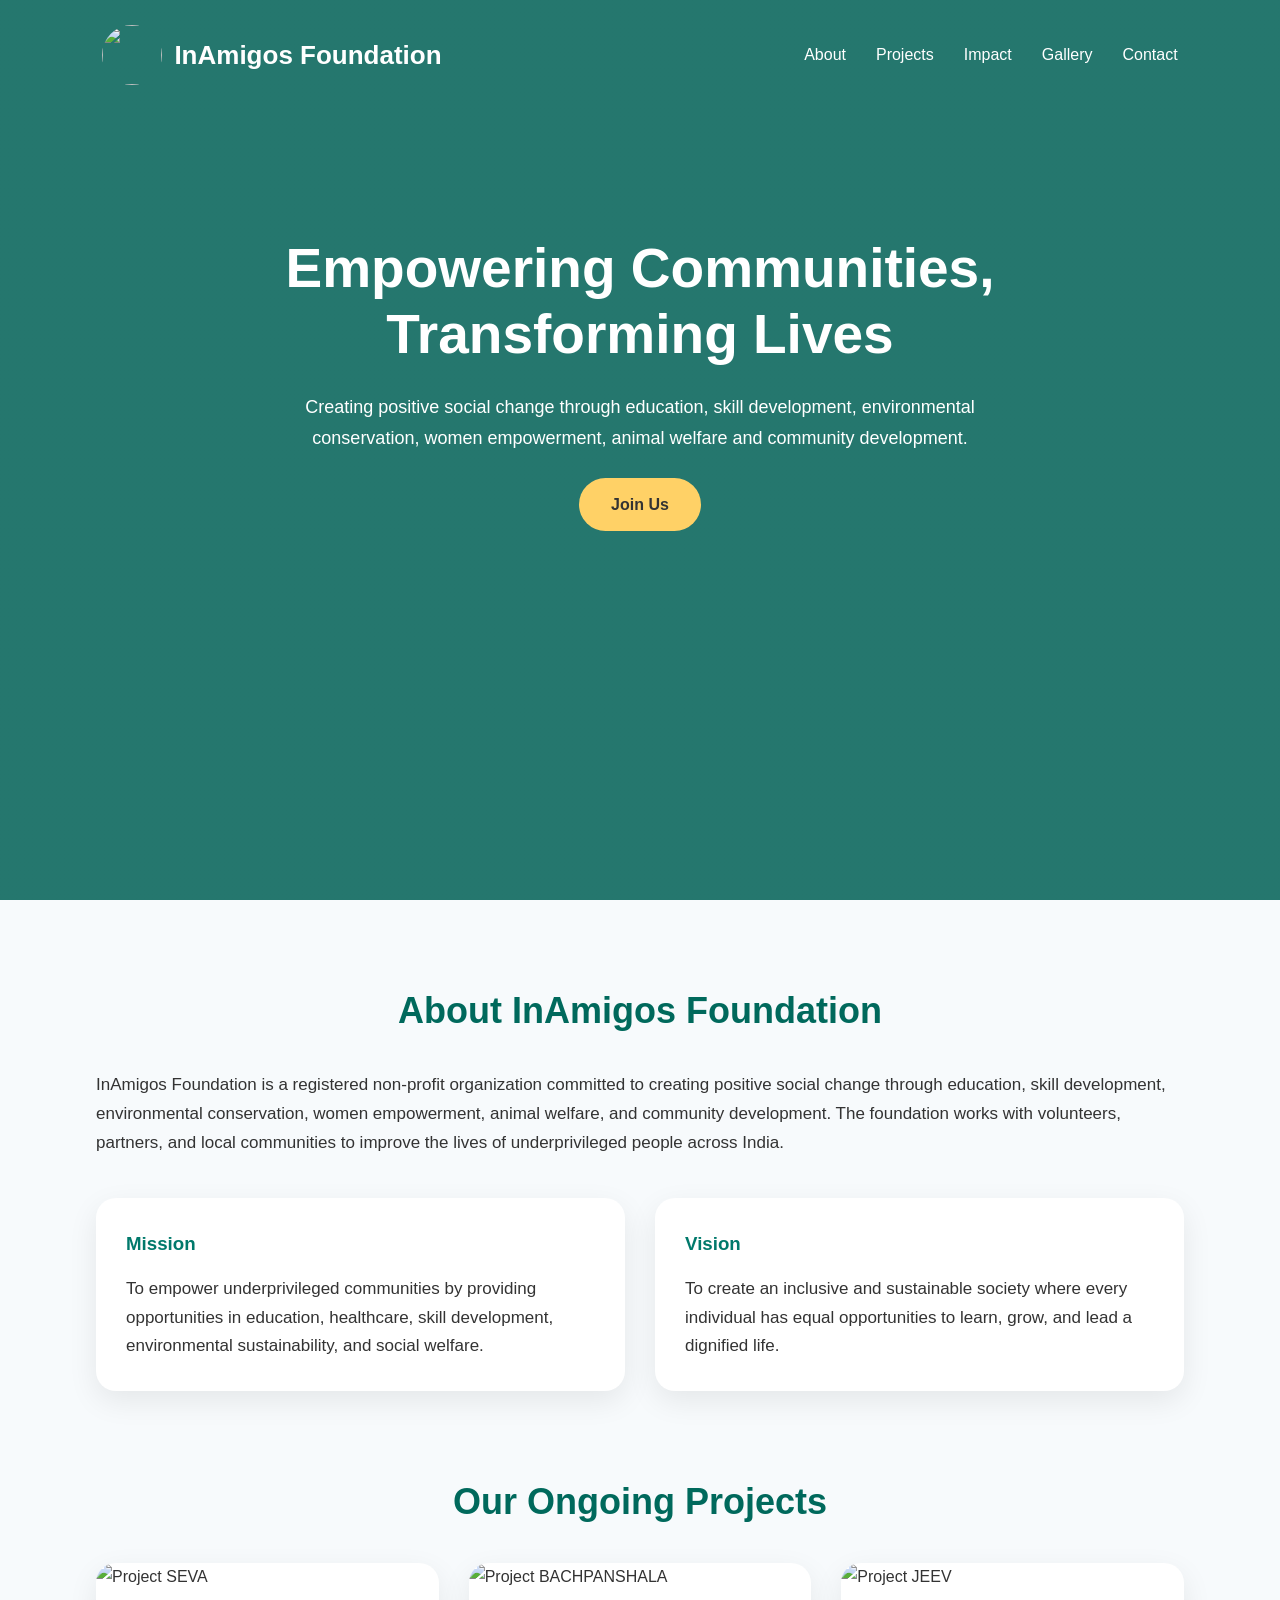
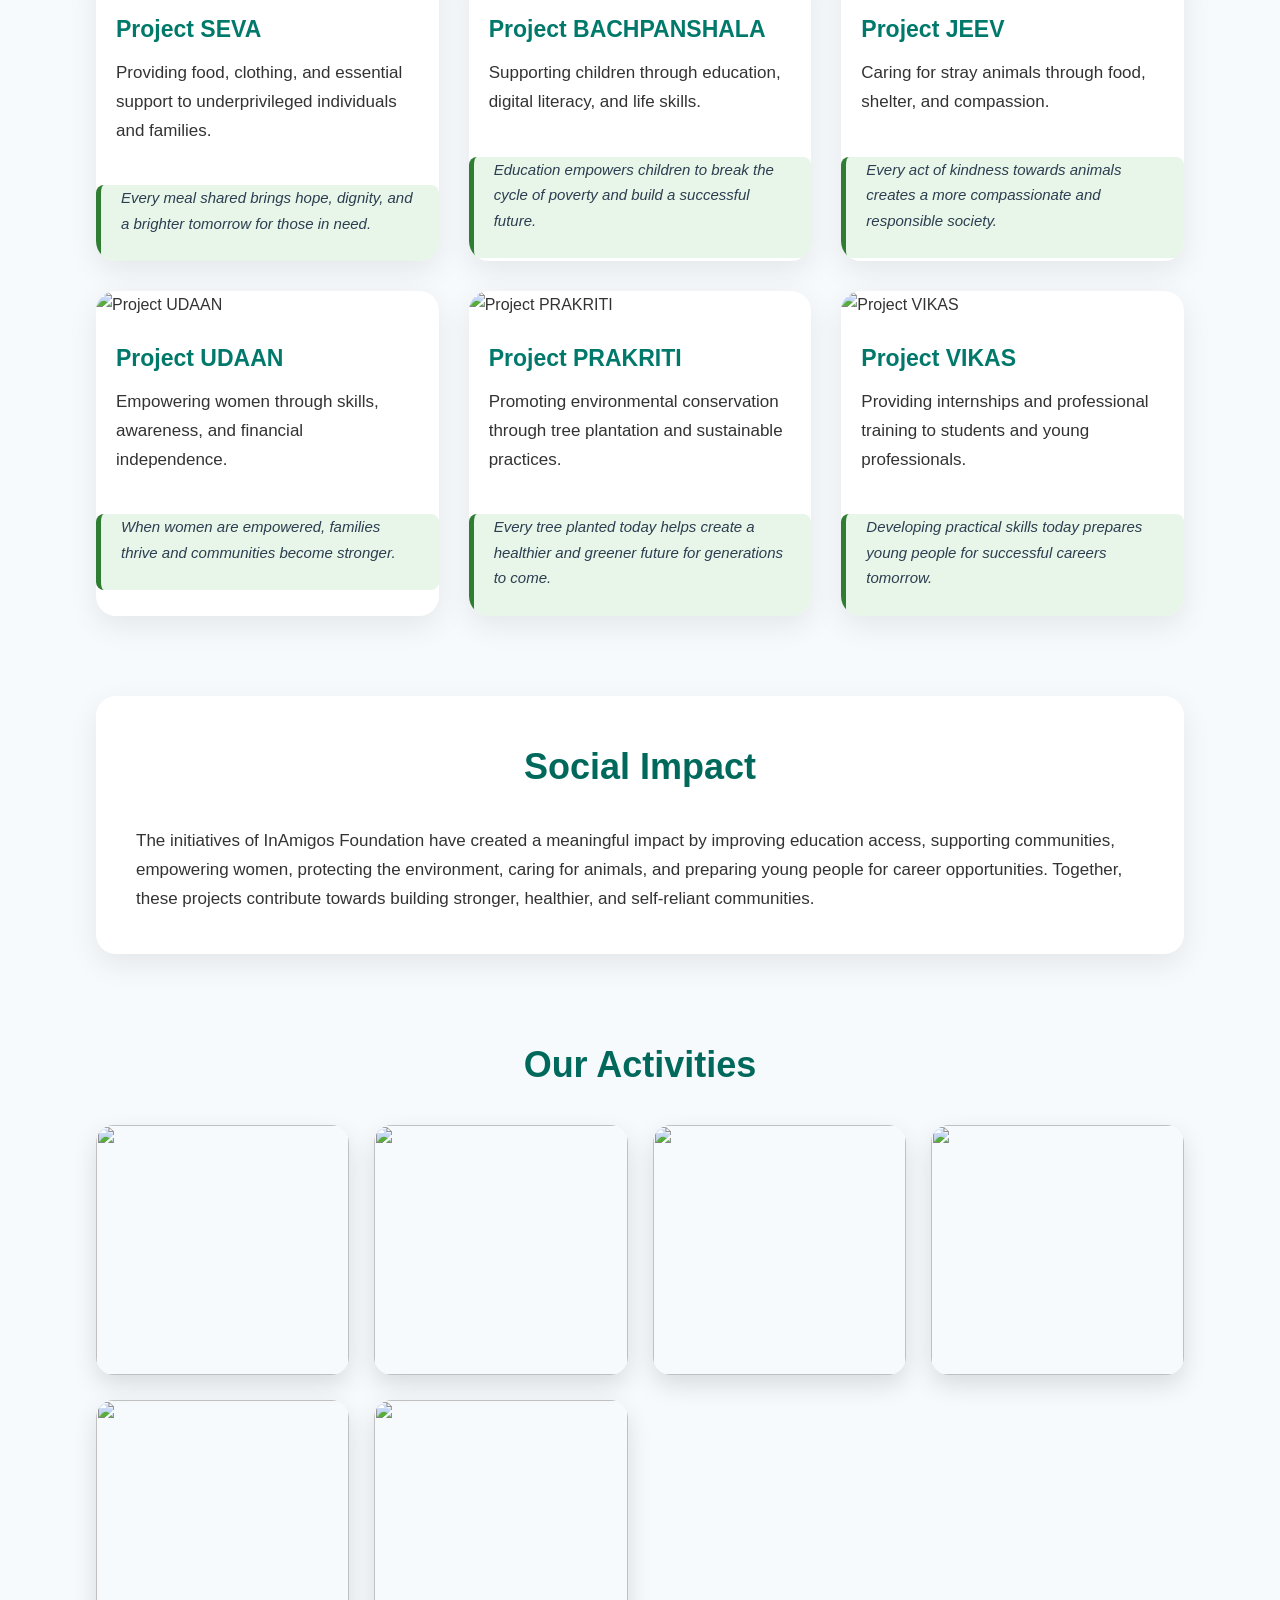
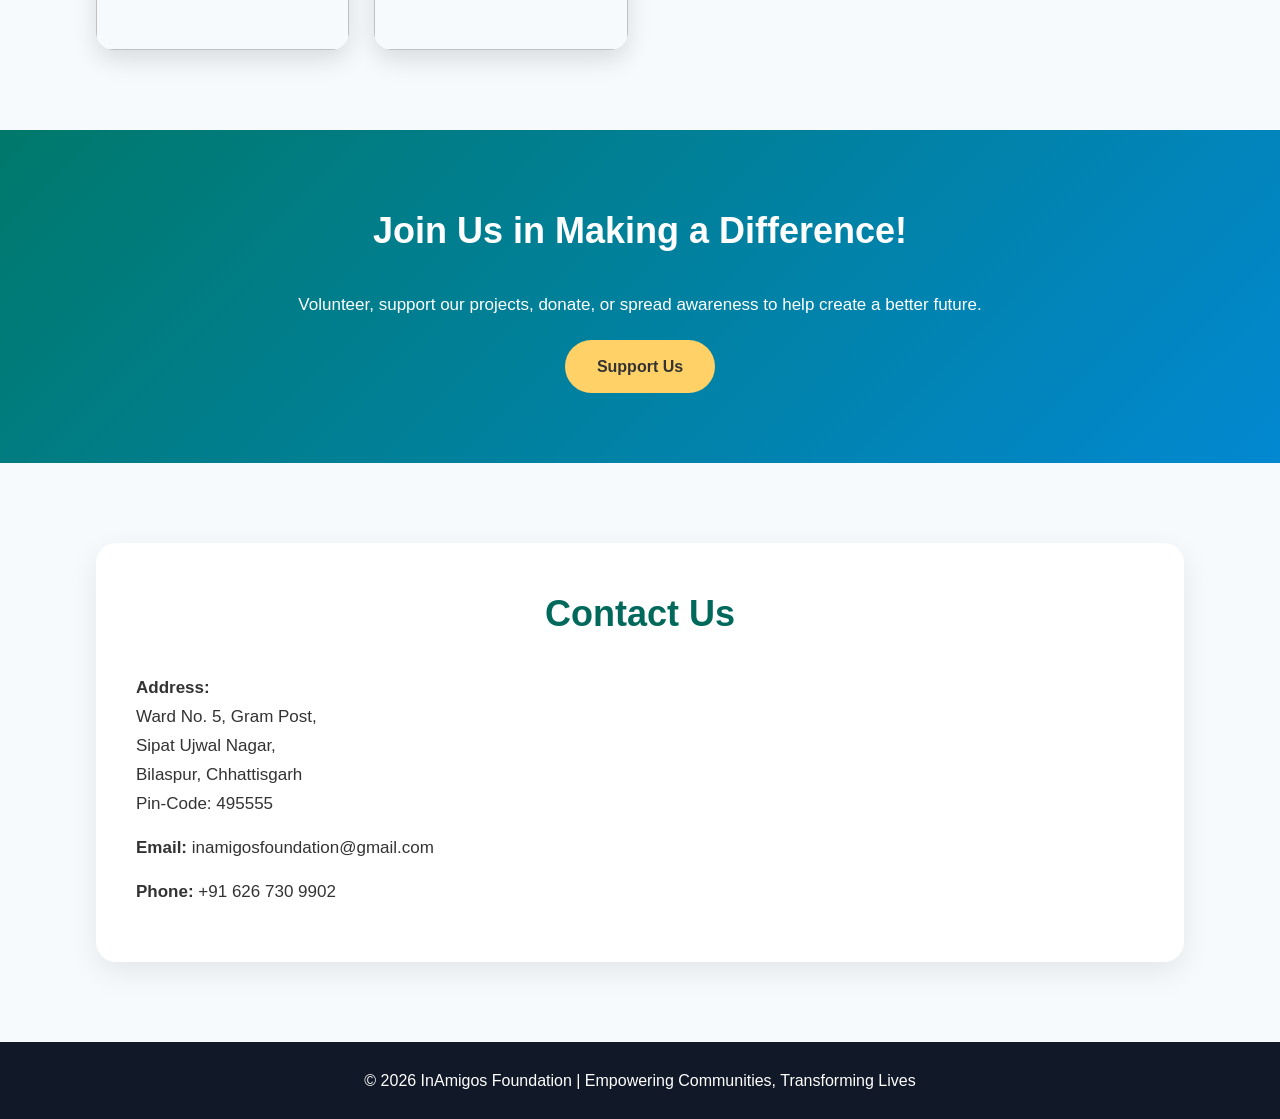
==== index.html @ 42706e38 "Added AI Web Development Internship Task 1 project" ====
<!DOCTYPE html>
<html lang="en">

<head>

<meta charset="UTF-8">
<meta name="viewport" content="width=device-width, initial-scale=1.0">

<title>
InAmigos Foundation | Empowering Communities, Transforming Lives
</title>

<link rel="stylesheet" href="style.css">

</head>


<body>


<!-- Header Section -->

<header>

<nav>

<div class="logo">
<img src="C:\Users\user\OneDrive\Pictures\Screenshots\Screenshot 2026-07-19 020231.jpg">
<h2>InAmigos Foundation</h2>
</div>


<ul>

<li><a href="#about">About</a></li>

<li><a href="#projects">Projects</a></li>

<li><a href="#impact">Impact</a></li>

<li><a href="#gallery">Gallery</a></li>

<li><a href="#contact">Contact</a></li>

</ul>


</nav>



<div class="hero-content">

<h1>
Empowering Communities, Transforming Lives
</h1>


<p>
Creating positive social change through education,
skill development, environmental conservation,
women empowerment, animal welfare and community development.
</p>


<a href="#contact" class="btn">
Join Us
</a>


</div>


</header>




<!-- About NGO -->

<section id="about">


<h2>About InAmigos Foundation</h2>


<p>

InAmigos Foundation is a registered non-profit organization
committed to creating positive social change through education,
skill development, environmental conservation, women empowerment,
animal welfare, and community development.

The foundation works with volunteers, partners, and local
communities to improve the lives of underprivileged people
across India.

</p>



<div class="mission">


<div>

<h3>Mission</h3>

<p>
To empower underprivileged communities by providing opportunities
in education, healthcare, skill development, environmental
sustainability, and social welfare.
</p>

</div>



<div>

<h3>Vision</h3>

<p>
To create an inclusive and sustainable society where every
individual has equal opportunities to learn, grow, and lead
a dignified life.
</p>

</div>


</div>


</section>





<!-- Projects -->


<section id="projects">

<h2>Our Ongoing Projects</h2>

<div class="cards">

<div class="card" onclick="openProject('seva')">

    <img src="https://inamigosfoundation.org.in/public/storage/gallery/1743051382.jpg" alt="Project SEVA">

    <h3>Project SEVA</h3>

    <p>
        Providing food, clothing, and essential support to underprivileged
        individuals and families.
    </p>

    <p class="awareness">
        Every meal shared brings hope, dignity, and a brighter tomorrow for
        those in need.
    </p>

</div>

<div class="card" onclick="openProject('bachpan')">

    <img src="https://inamigosfoundation.org.in/public/storage/gallery/1738054440.jpg" alt="Project BACHPANSHALA">

    <h3>Project BACHPANSHALA</h3>

    <p>
        Supporting children through education, digital literacy,
        and life skills.
    </p>

    <p class="awareness">
        Education empowers children to break the cycle of poverty and build a
        successful future.
    </p>

</div>
<div class="card" onclick="openProject('jeev')">

    <img src="https://inamigosfoundation.org.in/public/storage/gallery/1743051485.jpg" alt="Project JEEV">

    <h3>Project JEEV</h3>

    <p>
        Caring for stray animals through food, shelter, and compassion.
    </p>

    <p class="awareness">
        Every act of kindness towards animals creates a more compassionate and
        responsible society.
    </p>

</div>
<div class="card" onclick="openProject('udaan')">

    <img src="https://inamigosfoundation.org.in/public/storage/gallery/1738299164.jpg" alt="Project UDAAN">

    <h3>Project UDAAN</h3>

    <p>
        Empowering women through skills, awareness, and financial independence.
    </p>

    <p class="awareness">
        When women are empowered, families thrive and communities become
        stronger.
    </p>

</div>
<div class="card" onclick="openProject('prakriti')">

    <img src="https://inamigosfoundation.org.in/public/storage/gallery/1690908369.jpg" alt="Project PRAKRITI">

    <h3>Project PRAKRITI</h3>

    <p>
        Promoting environmental conservation through tree plantation and
        sustainable practices.
    </p>

    <p class="awareness">
        Every tree planted today helps create a healthier and greener future
        for generations to come.
    </p>

</div>
<div class="card" onclick="openProject('vikas')">

    <img src="C:\Users\user\OneDrive\Pictures\Screenshots\Screenshot 2026-07-19 012134.jpg" alt="Project VIKAS">

    <h3>Project VIKAS</h3>

    <p>
        Providing internships and professional training to students and young
        professionals.
    </p>

    <p class="awareness">
        Developing practical skills today prepares young people for successful
        careers tomorrow.
    </p>

</div>

</div>

</section>





<!-- Social Impact -->


<section id="impact">


<h2>Social Impact</h2>


<p>

The initiatives of InAmigos Foundation have created a meaningful
impact by improving education access, supporting communities,
empowering women, protecting the environment, caring for animals,
and preparing young people for career opportunities.

Together, these projects contribute towards building stronger,
healthier, and self-reliant communities.

</p>


</section>





<!-- Gallery -->


<section id="gallery">


<h2>Our Activities</h2>


<div class="gallery">


<img src="https://inamigosfoundation.org.in/public/storage/gallery/1690908483.jpg">

<img src="https://inamigosfoundation.org.in/public/storage/gallery/1738054458.jpg">

<img src="https://inamigosfoundation.org.in/public/storage/gallery/1738238755.JPG">

<img src="https://inamigosfoundation.org.in/public/storage/gallery/1738238698.jpg">

<img src="C:\Users\user\OneDrive\Pictures\Screenshots\Screenshot 2026-07-19 012134.jpg">

<img src="https://inamigosfoundation.org.in/public/storage/gallery/1690908403.jpg">


</div>


</section>





<!-- Call To Action -->


<section class="cta">


<h2>
Join Us in Making a Difference!
</h2>


<p>

Volunteer, support our projects, donate, or spread awareness
to help create a better future.

</p>


<a href="#contact" class="btn">
Support Us
</a>


</section>





<!-- Contact -->


<section id="contact">


<h2>Contact Us</h2>


<p>

<b>Address:</b><br>

Ward No. 5, Gram Post,<br>

Sipat Ujwal Nagar,<br>

Bilaspur, Chhattisgarh<br>

Pin-Code: 495555

</p>



<p>

<b>Email:</b>

inamigosfoundation@gmail.com

</p>



<p>

<b>Phone:</b>

+91 626 730 9902

</p>


</section>





<footer>


<p>

© 2026 InAmigos Foundation |
Empowering Communities, Transforming Lives

</p>


</footer>

<!-- Project Details Popup -->

<div id="projectModal" class="modal">

<div class="modal-content">

<span class="close" onclick="closeProject()">
&times;
</span>


<h2 id="projectTitle"></h2>

<p id="projectInfo"></p>


</div>

</div>



<script>


function openProject(project){


let title="";
let info="";



if(project=="seva"){

title="Project SEVA";

info=`
<b>Objective:</b><br>
Providing food, clothing and essential support to
underprivileged individuals and families.

<br><br>

<b>Activities:</b><br>
• Food distribution drives<br>
• Community support programs<br>
• Helping economically weaker families

<br><br>

<b>Achievement:</b><br>
Distributed 50,000+ meals and clothing items.
`;

}




else if(project=="bachpan"){

title="Project BACHPANSHALA";

info=`

<b>Objective:</b><br>
Bridging educational gaps among underprivileged children.

<br><br>

<b>Activities:</b><br>
• Digital literacy classes<br>
• Basic education support<br>
• Life skill development programs

<br><br>

<b>Purpose:</b><br>
Helping children build confidence and create a brighter future.

`;

}




else if(project=="jeev"){

title="Project JEEV";

info=`

<b>Objective:</b><br>
Promoting animal welfare and compassion.

<br><br>

<b>Activities:</b><br>
• Feeding stray animals<br>
• Animal care initiatives<br>
• Creating awareness about animal protection

<br><br>

<b>Achievement:</b><br>
Providing regular care for 50+ stray animals.

`;

}




else if(project=="udaan"){

title="Project UDAAN";

info=`

<b>Objective:</b><br>
Empowering women through opportunities and skills.

<br><br>

<b>Activities:</b><br>
• Skill development programs<br>
• Self-help group support<br>
• Menstrual hygiene awareness

<br><br>

<b>Purpose:</b><br>
Helping women achieve financial independence.

`;

}




else if(project=="prakriti"){

title="Project PRAKRITI";

info=`

<b>Objective:</b><br>
Promoting environmental sustainability.

<br><br>

<b>Activities:</b><br>
• Tree plantation drives<br>
• Environmental awareness campaigns<br>
• Sustainable living initiatives

<br><br>

<b>Achievement:</b><br>
Planted 20,000+ saplings.

`;

}




else if(project=="vikas"){

title="Project VIKAS";

info=`

<b>Objective:</b><br>
Enhancing career opportunities through internships.

<br><br>

<b>Activities:</b><br>
• Professional internships<br>
• Industry-oriented training<br>
• Skill development programs

<br><br>

<b>Achievement:</b><br>
Trained 30,000+ interns across different domains.

`;

}



document.getElementById("projectTitle").innerHTML=title;

document.getElementById("projectInfo").innerHTML=info;


document.getElementById("projectModal").style.display="block";


}




function closeProject(){

document.getElementById("projectModal").style.display="none";

}


</script>

</body>

</html>
---- style.css ----
/* =========================
   Global Styling
========================= */

* {
    margin: 0;
    padding: 0;
    box-sizing: border-box;
    font-family: "Poppins", "Segoe UI", sans-serif;
}

html {
    scroll-behavior: smooth;
}

body {
    background: #f7fafc;
    color: #333;
    line-height: 1.7;
}


/* =========================
   Header & Hero Section
========================= */

header {
    min-height: 100vh;
    background:
    linear-gradient(
        rgba(0, 96, 85, 0.85),
        rgba(0, 96, 85, 0.85)
    ),
    url("images/banner.jpg");

    background-size: cover;
    background-position: center;
    color: white;
    padding: 25px 8%;
}


/* Navigation */

nav {
    display: flex;
    justify-content: space-between;
    align-items: center;
}


.logo {
    display: flex;
    align-items: center;
    gap: 12px;
}


.logo img {
    width: 60px;
    height: 60px;
    object-fit: contain;
    border-radius: 50%;
}


.logo h2 {
    font-size: 26px;
}



nav ul {
    display: flex;
    list-style: none;
    gap: 30px;
}



nav ul li a {
    color: white;
    text-decoration: none;
    font-size: 16px;
    transition: 0.3s;
}



nav ul li a:hover {
    color: #ffd166;
}



/* Hero Content */

.hero-content {
    text-align: center;
    margin-top: 150px;
}


.hero-content h1 {
    font-size: 55px;
    max-width: 900px;
    margin: auto;
    line-height: 1.2;
}


.hero-content p {
    max-width: 750px;
    margin: 25px auto;
    font-size: 18px;
}



/* Buttons */

.btn {

    display: inline-block;
    padding: 13px 32px;
    background: #ffd166;
    color: #333;
    text-decoration: none;
    border-radius: 30px;
    font-weight: bold;
    transition: 0.3s;

}


.btn:hover {

    background: white;
    transform: translateY(-5px);

}




/* =========================
   Common Sections
========================= */


section {

    width: 85%;
    margin: 80px auto;

}



section h2 {

    text-align: center;
    font-size: 36px;
    color: #00695c;
    margin-bottom: 30px;

}



section p {

    font-size: 17px;

}



/* =========================
   Mission Section
========================= */


.mission {

    display: grid;
    grid-template-columns: repeat(2,1fr);
    gap: 30px;
    margin-top: 40px;

}



.mission div {

    background:white;
    padding:30px;
    border-radius:20px;

    box-shadow:
    0 10px 30px rgba(0,0,0,0.08);

}



.mission h3 {

    color:#00796b;
    margin-bottom:15px;

}




/* =========================
   Project Cards
========================= */


.cards {

    display:grid;

    grid-template-columns:
    repeat(auto-fit,minmax(280px,1fr));

    gap:30px;

}



.card {

    background:white;

    border-radius:20px;

    overflow:hidden;

    box-shadow:
    0 10px 30px rgba(0,0,0,0.08);

    transition:0.3s;

}



.card:hover {

    transform:translateY(-10px);

    box-shadow:
    0 15px 35px rgba(0,0,0,0.15);

}



.card img {

    width:100%;

    height:230px;

    object-fit:cover;

}



.card h3 {

    color:#00796b;

    padding:20px 20px 10px;

    font-size:23px;

}



.card p {

    padding:0 20px 25px;

}




/* =========================
   Impact Section
========================= */


#impact {

    background:white;

    padding:40px;

    border-radius:20px;

    box-shadow:
    0 10px 30px rgba(0,0,0,0.08);

}



/* =========================
   Gallery
========================= */


.gallery {

    display:grid;

    grid-template-columns:
    repeat(auto-fit,minmax(250px,1fr));

    gap:25px;

}



.gallery img {

    width:100%;

    height:250px;

    object-fit:cover;

    border-radius:18px;

    box-shadow:
    0 10px 25px rgba(0,0,0,0.12);

    transition:0.3s;

}



.gallery img:hover {

    transform:scale(1.05);

}




/* =========================
   Call To Action
========================= */


.cta {

    width:100%;

    text-align:center;

    background:
    linear-gradient(135deg,#00796b,#0288d1);

    color:white;

    padding:70px 20px;

}



.cta h2 {

    color:white;

}



.cta p {

    margin:20px auto;

}




/* =========================
   Contact
========================= */


#contact {

    background:white;

    padding:40px;

    border-radius:20px;

    box-shadow:
    0 10px 30px rgba(0,0,0,0.08);

}



#contact p {

    margin:15px 0;

}




/* =========================
   Footer
========================= */


footer {

    background:#111827;

    color:white;

    text-align:center;

    padding:25px;

}




/* =========================
   Responsive Design
========================= */


@media(max-width:768px){


nav {

    flex-direction:column;
    gap:20px;

}


nav ul {

    flex-wrap:wrap;
    justify-content:center;

}


.hero-content {

    margin-top:80px;

}


.hero-content h1 {

    font-size:35px;

}


.mission {

    grid-template-columns:1fr;

}


section {

    width:90%;

}


}
/* Project Card Touch Effect */

.card {

cursor:pointer;

}


.card span {

display:block;

color:#00796b;

font-weight:bold;

padding:0 20px 20px;

}



/* Modal */

.modal {

display:none;

position:fixed;

z-index:1000;

left:0;

top:0;

width:100%;

height:100%;

background:rgba(0,0,0,0.6);

}



.modal-content {

background:white;

width:80%;

max-width:700px;

margin:8% auto;

padding:35px;

border-radius:20px;

animation:popup .3s ease;

}



.modal-content h2 {

color:#00796b;

}



.close {

float:right;

font-size:35px;

cursor:pointer;

color:red;

}



@keyframes popup{

from{

transform:scale(0.7);

opacity:0;

}

to{

transform:scale(1);

opacity:1;

}

}



@media(max-width:600px){

.modal-content{

width:90%;

margin:20% auto;

}

}
.awareness{
    margin-top:15px;
    padding:12px;
    background:#e8f5e9;
    border-left:5px solid #2e7d32;
    border-radius:8px;
    color:#2c3e50;
    font-size:15px;
    font-style:italic;
    font-weight:500;
}
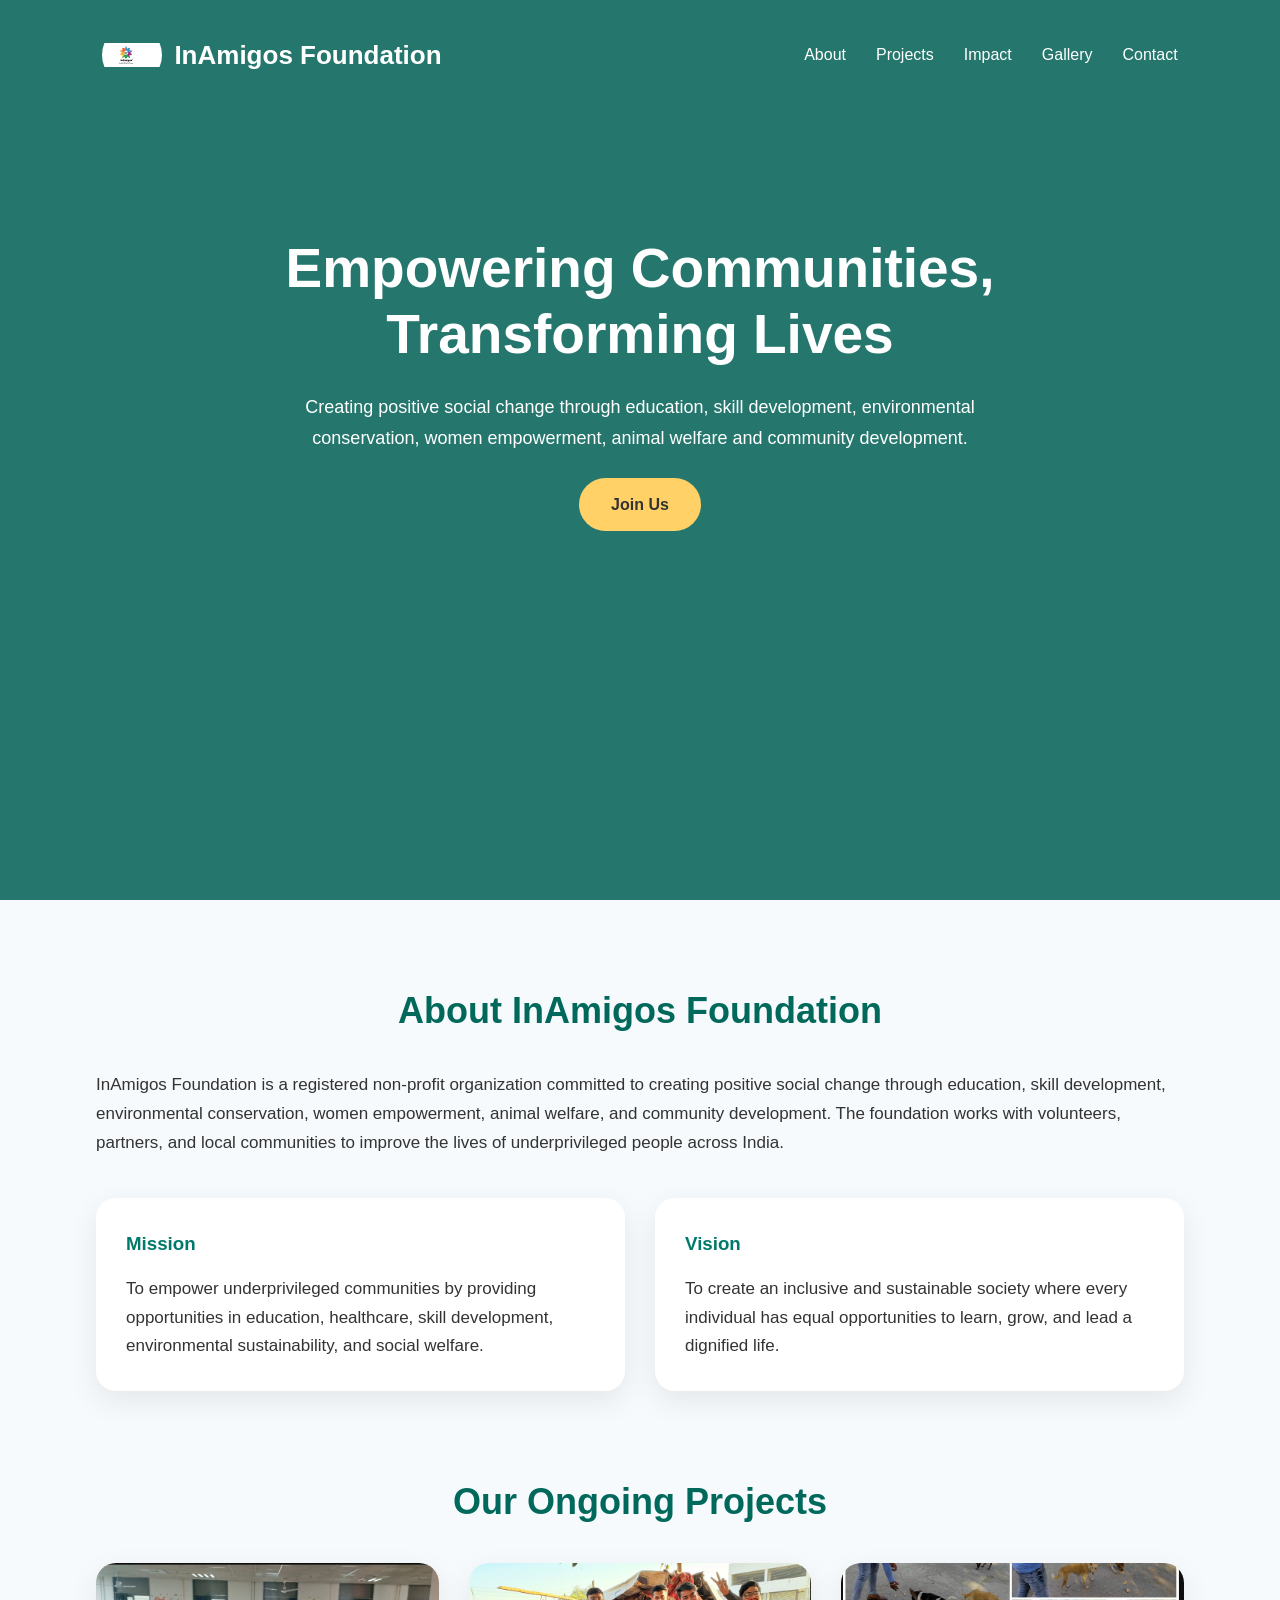
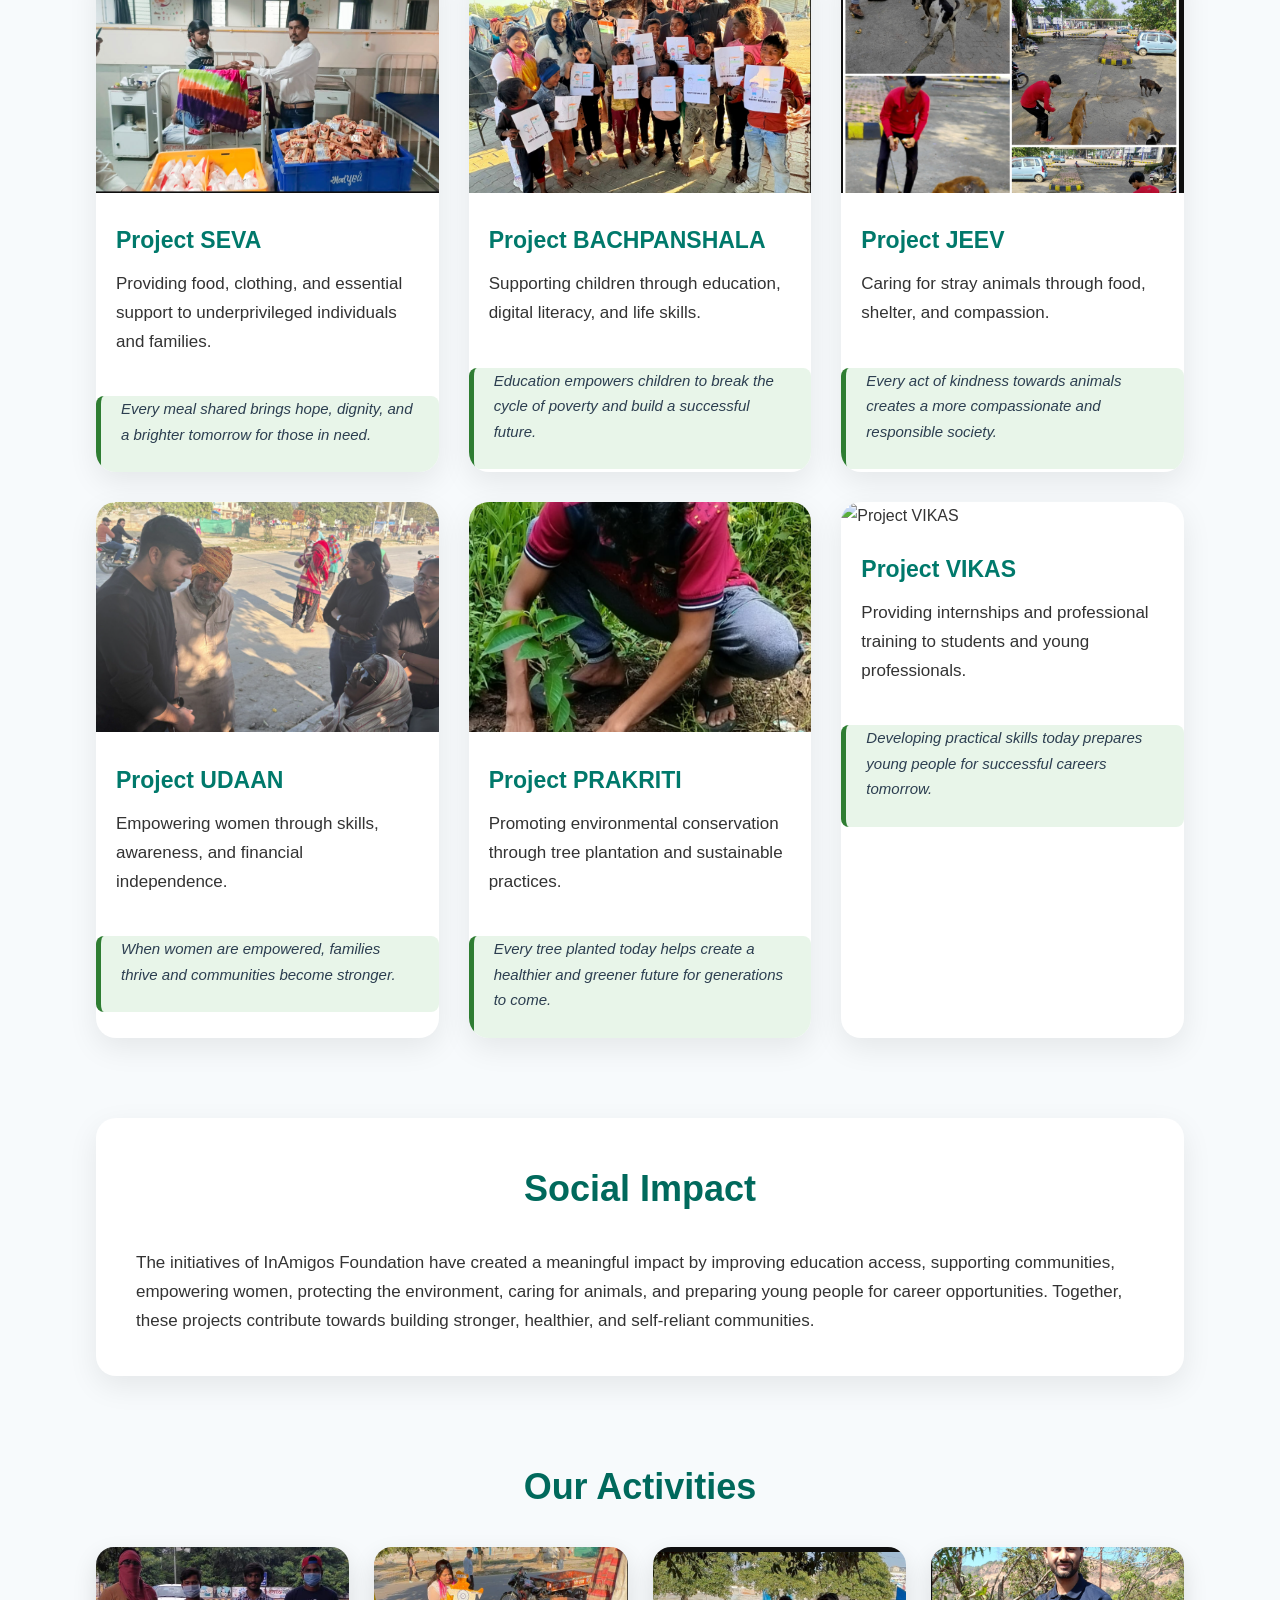
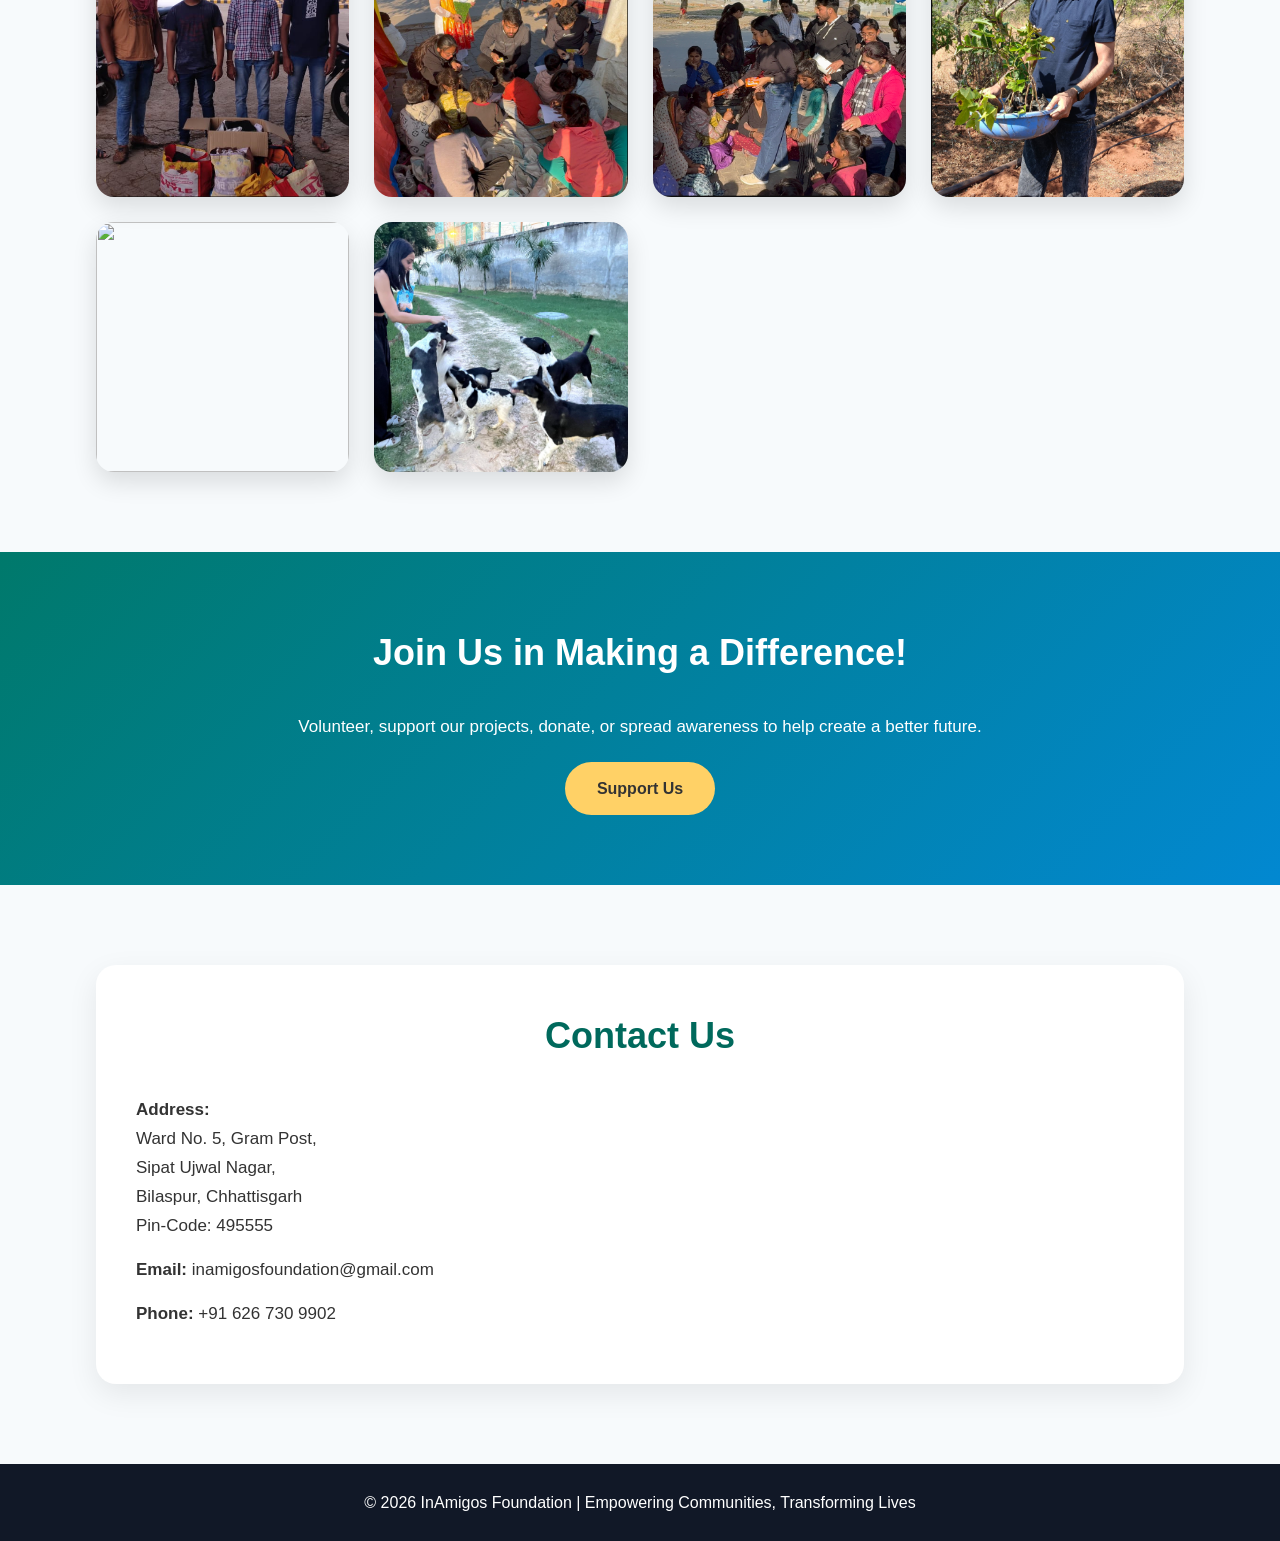
==== commit fd6cc726: "Rename index1.html to index.html" ====
--- a/index.html
+++ b/index.html
@@ -18,14 +18,13 @@
 <body>
 
 
-<!-- Header Section -->
 
 <header>
 
 <nav>
 
 <div class="logo">
-<img src="C:\Users\user\OneDrive\Pictures\Screenshots\Screenshot 2026-07-19 020231.jpg">
+<img src="website_images_folder/Image_12.png">
 <h2>InAmigos Foundation</h2>
 </div>
 
@@ -149,7 +148,7 @@
 
 <div class="card" onclick="openProject('seva')">
 
-    <img src="https://inamigosfoundation.org.in/public/storage/gallery/1743051382.jpg" alt="Project SEVA">
+    <img src="website_images_folder/Image_1.png" alt="Project SEVA">
 
     <h3>Project SEVA</h3>
 
@@ -167,7 +166,7 @@
 
 <div class="card" onclick="openProject('bachpan')">
 
-    <img src="https://inamigosfoundation.org.in/public/storage/gallery/1738054440.jpg" alt="Project BACHPANSHALA">
+    <img src="website_images_folder/image_2.png" alt="Project BACHPANSHALA">
 
     <h3>Project BACHPANSHALA</h3>
 
@@ -184,7 +183,7 @@
 </div>
 <div class="card" onclick="openProject('jeev')">
 
-    <img src="https://inamigosfoundation.org.in/public/storage/gallery/1743051485.jpg" alt="Project JEEV">
+    <img src="website_images_folder/image_3.png" alt="Project JEEV">
 
     <h3>Project JEEV</h3>
 
@@ -200,7 +199,7 @@
 </div>
 <div class="card" onclick="openProject('udaan')">
 
-    <img src="https://inamigosfoundation.org.in/public/storage/gallery/1738299164.jpg" alt="Project UDAAN">
+    <img src="website_images_folder/image_4.png" alt="Project UDAAN">
 
     <h3>Project UDAAN</h3>
 
@@ -216,7 +215,7 @@
 </div>
 <div class="card" onclick="openProject('prakriti')">
 
-    <img src="https://inamigosfoundation.org.in/public/storage/gallery/1690908369.jpg" alt="Project PRAKRITI">
+    <img src="website_images_folder/Image_5.png" alt="Project PRAKRITI">
 
     <h3>Project PRAKRITI</h3>
 
@@ -233,7 +232,7 @@
 </div>
 <div class="card" onclick="openProject('vikas')">
 
-    <img src="C:\Users\user\OneDrive\Pictures\Screenshots\Screenshot 2026-07-19 012134.jpg" alt="Project VIKAS">
+    <img src="website_images_folder/image_6.png" alt="Project VIKAS">
 
     <h3>Project VIKAS</h3>
 
@@ -297,17 +296,17 @@
 <div class="gallery">
 
 
-<img src="https://inamigosfoundation.org.in/public/storage/gallery/1690908483.jpg">
-
-<img src="https://inamigosfoundation.org.in/public/storage/gallery/1738054458.jpg">
-
-<img src="https://inamigosfoundation.org.in/public/storage/gallery/1738238755.JPG">
-
-<img src="https://inamigosfoundation.org.in/public/storage/gallery/1738238698.jpg">
-
-<img src="C:\Users\user\OneDrive\Pictures\Screenshots\Screenshot 2026-07-19 012134.jpg">
-
-<img src="https://inamigosfoundation.org.in/public/storage/gallery/1690908403.jpg">
+<img src="website_images_folder/image_7.png">
+
+<img src="website_images_folder/image_8.png">
+
+<img src="website_images_folder/Image_9.png">
+
+<img src="website_images_folder/Image_10.png">
+
+<img src="website_images_folder/image_6.png">
+
+<img src="website_images_folder/Image_11.png">
 
 
 </div>
@@ -635,4 +634,4 @@
 
 </body>
 
-</html>+</html>
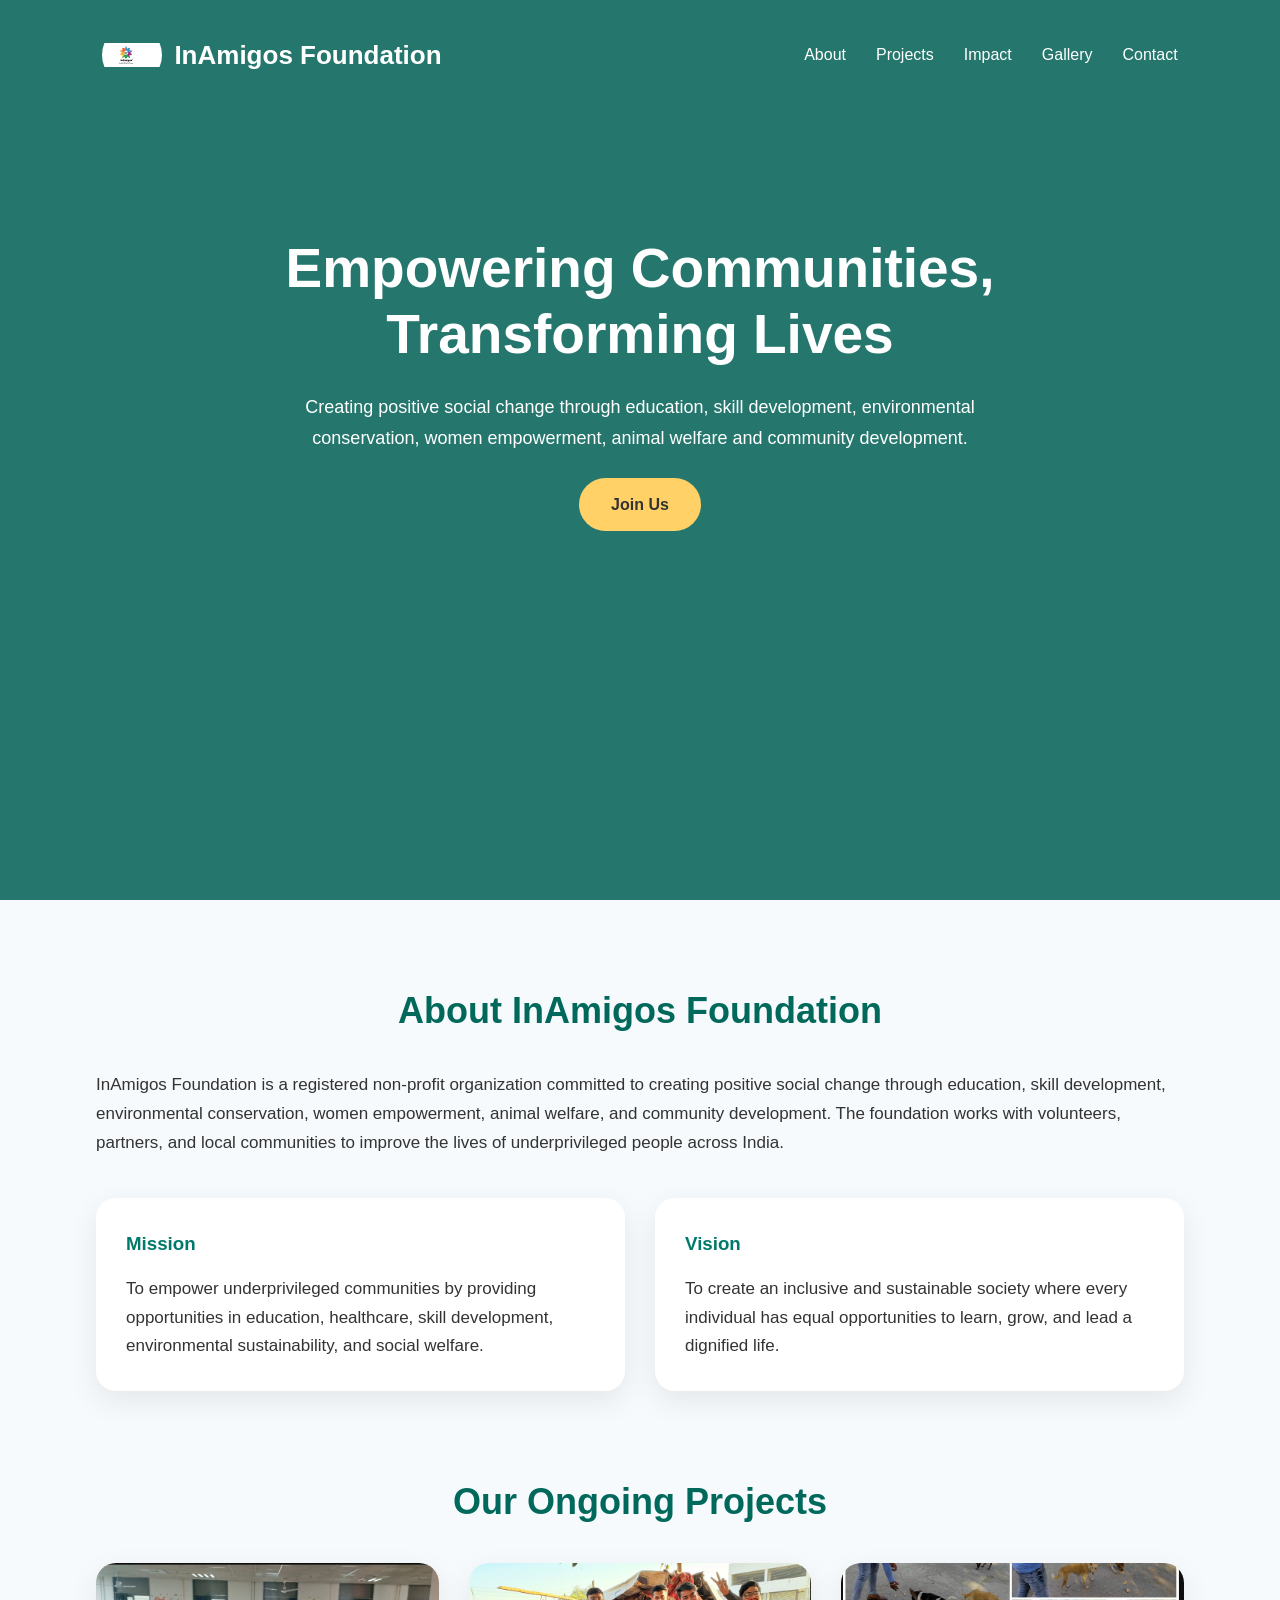
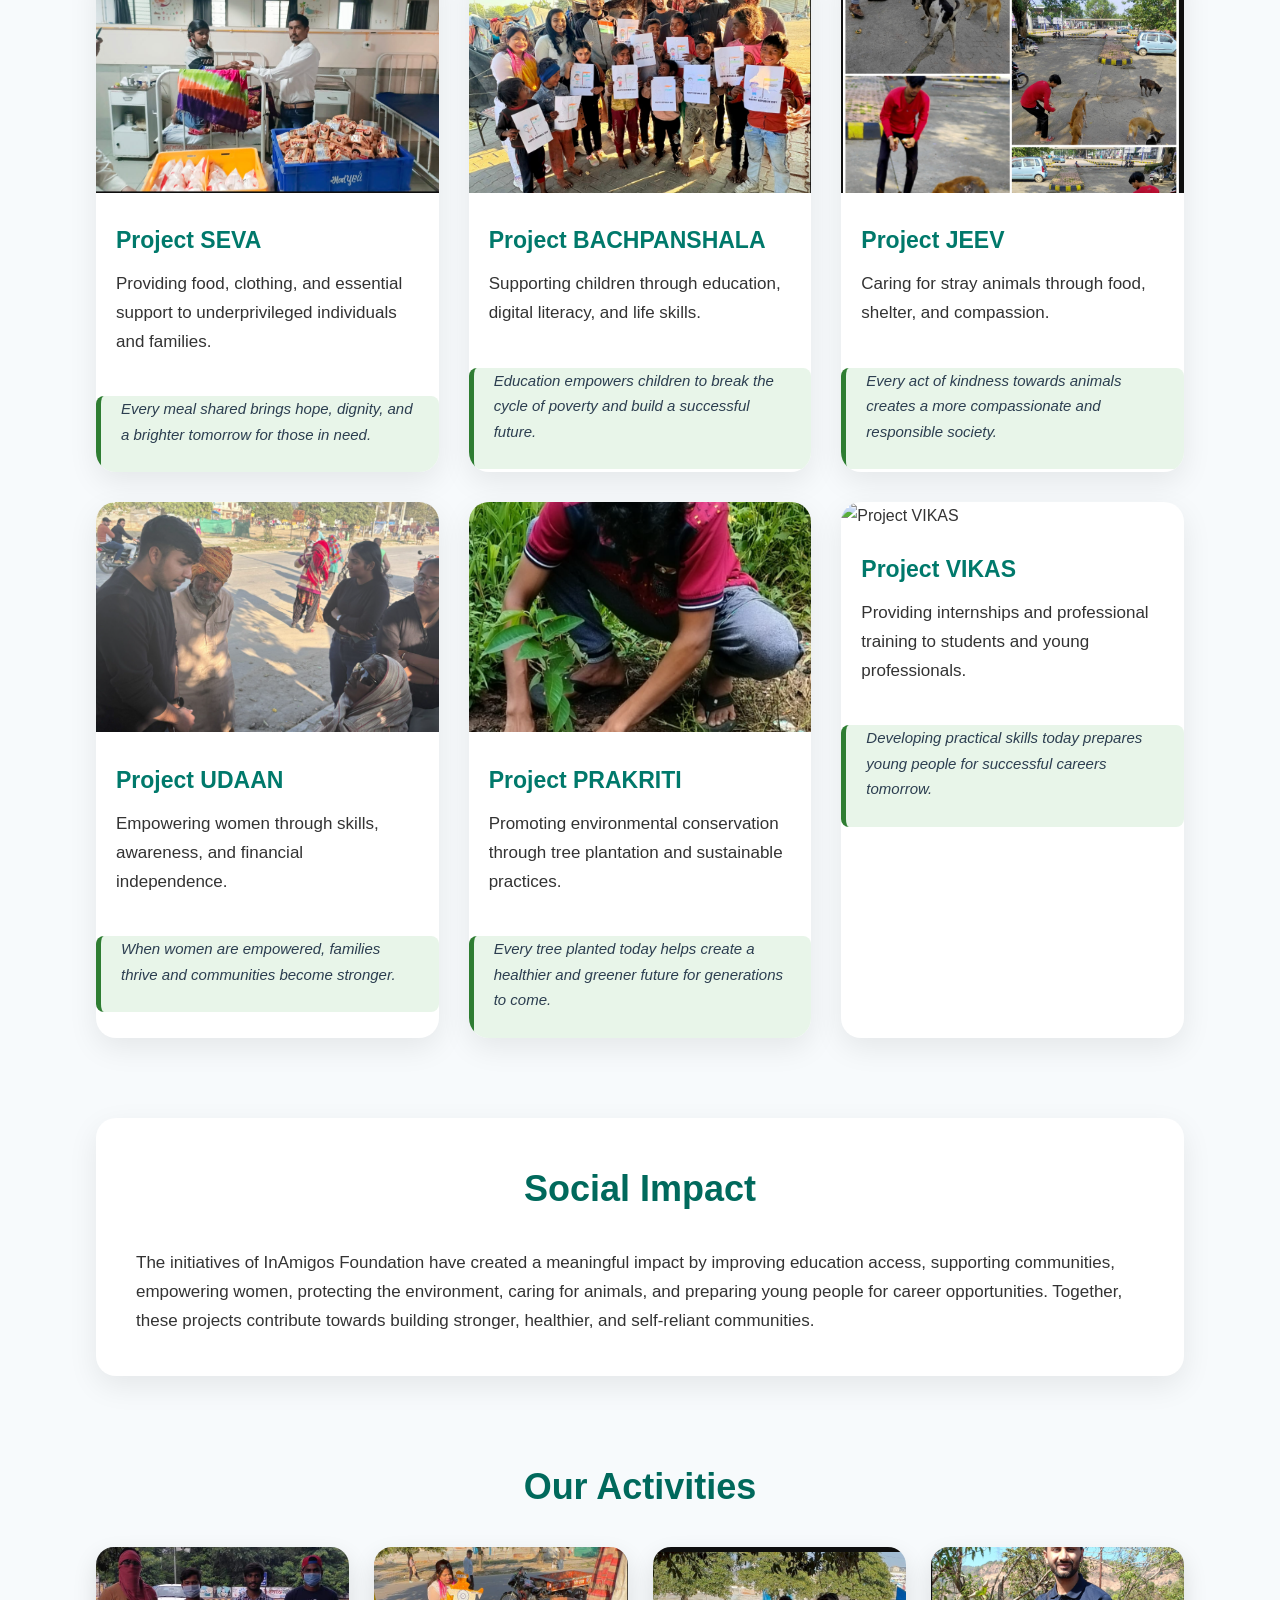
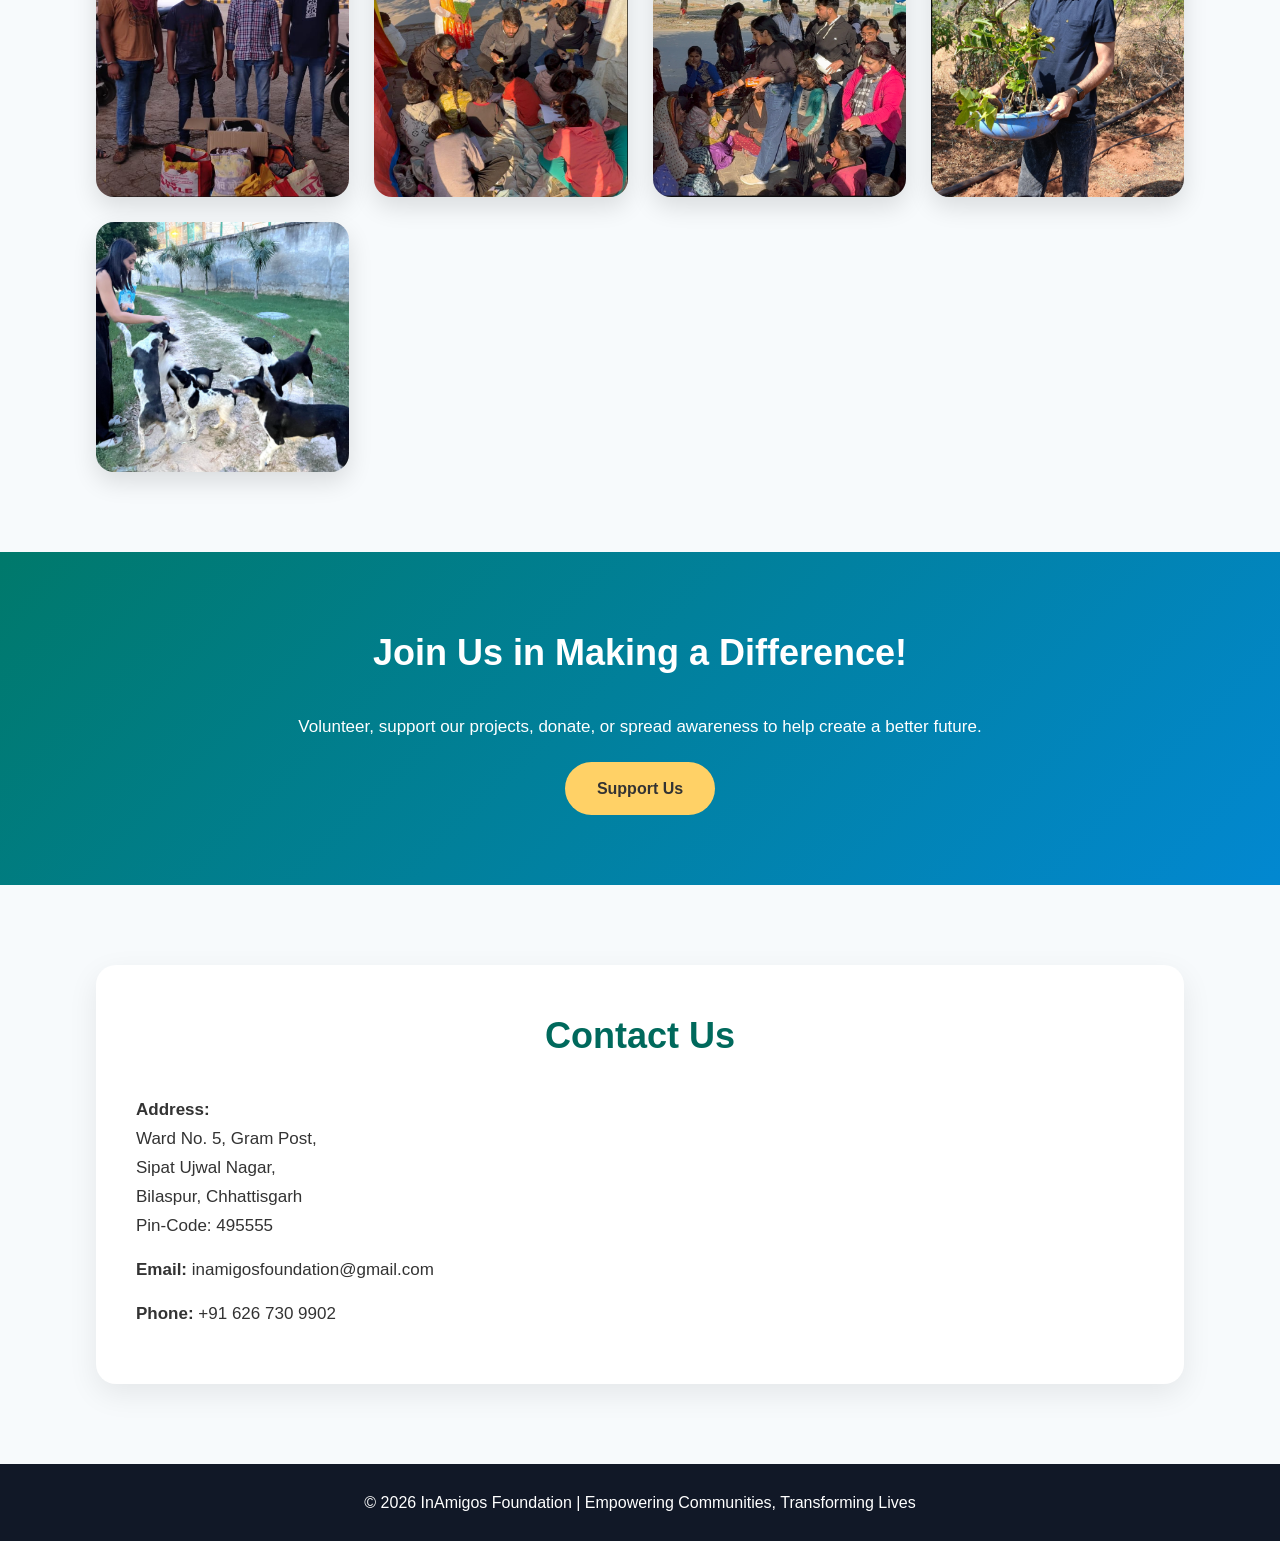
==== commit d322dd80: "Fix HTML encoding issues in index.html" ====
--- a/index.html
+++ b/index.html
@@ -304,7 +304,7 @@
 
 <img src="website_images_folder/Image_10.png">
 
-<img src="website_images_folder/image_6.png">
+
 
 <img src="website_images_folder/Image_11.png">
 
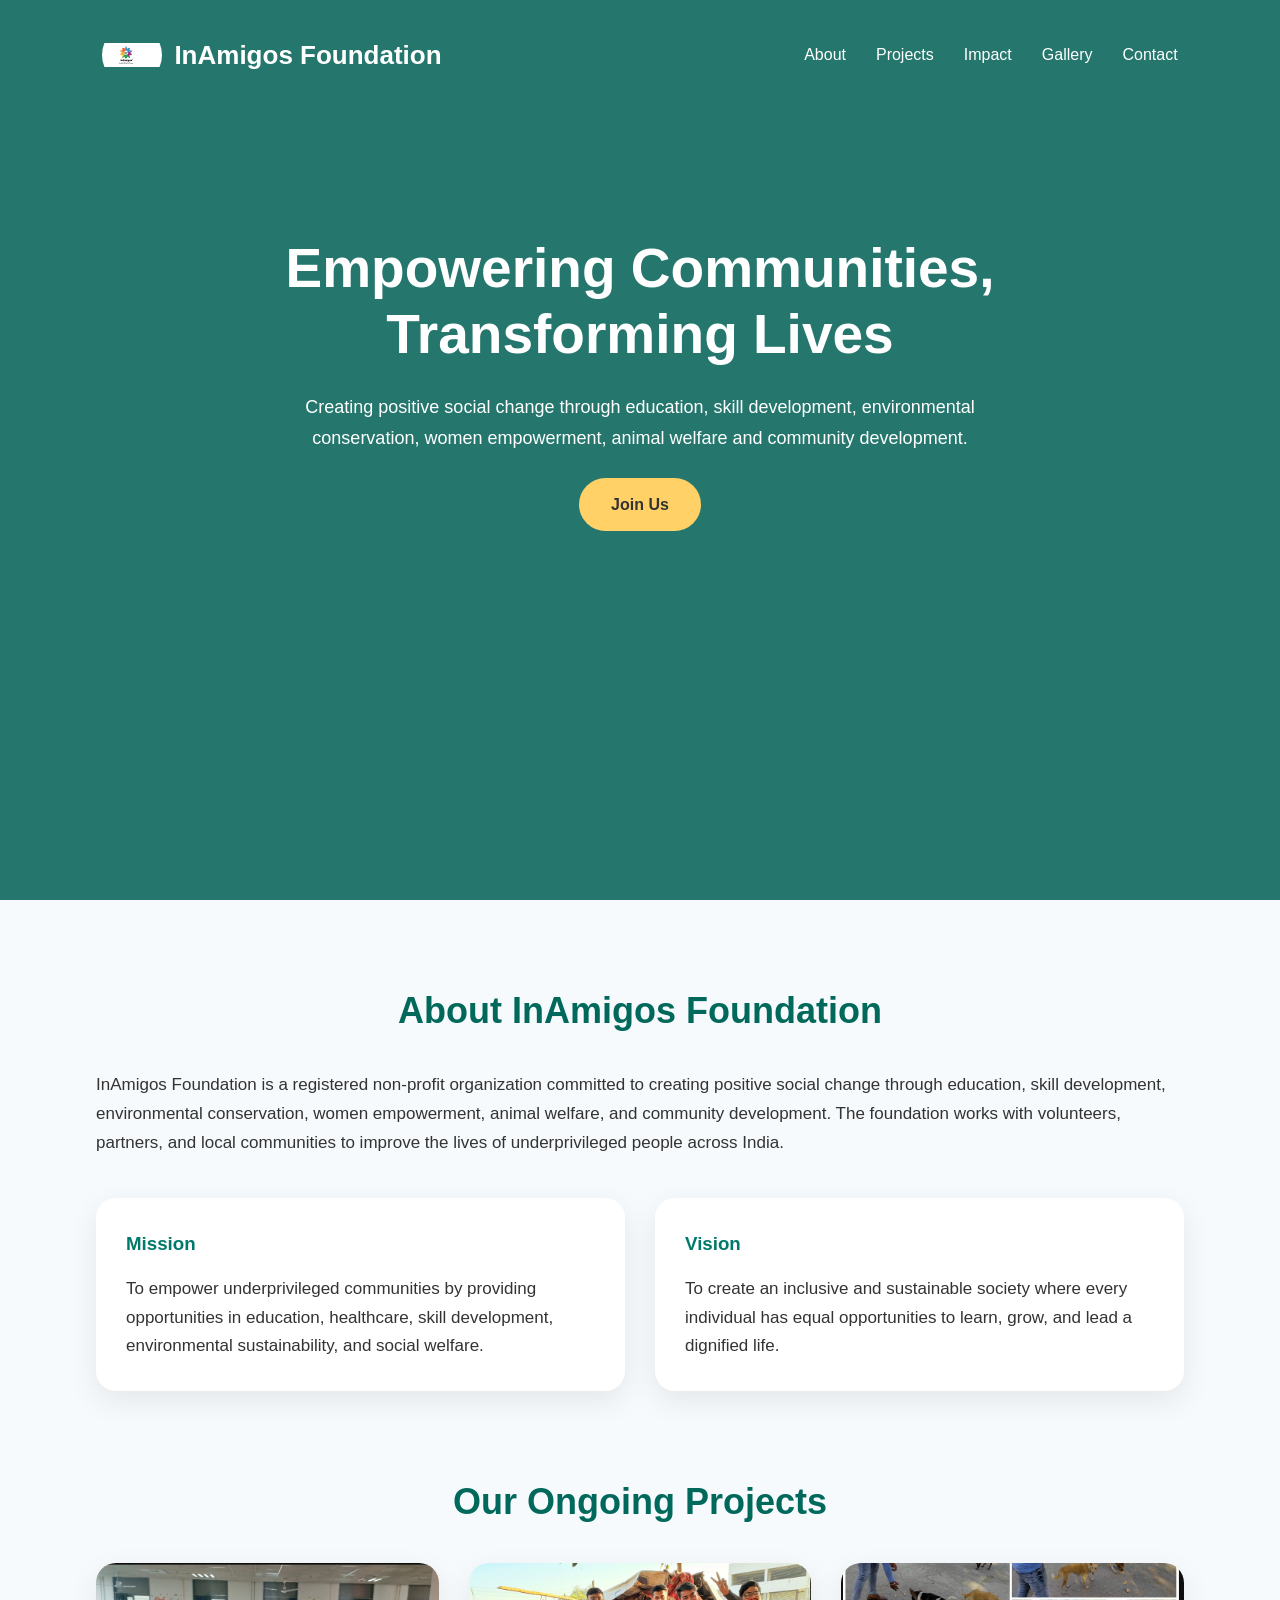
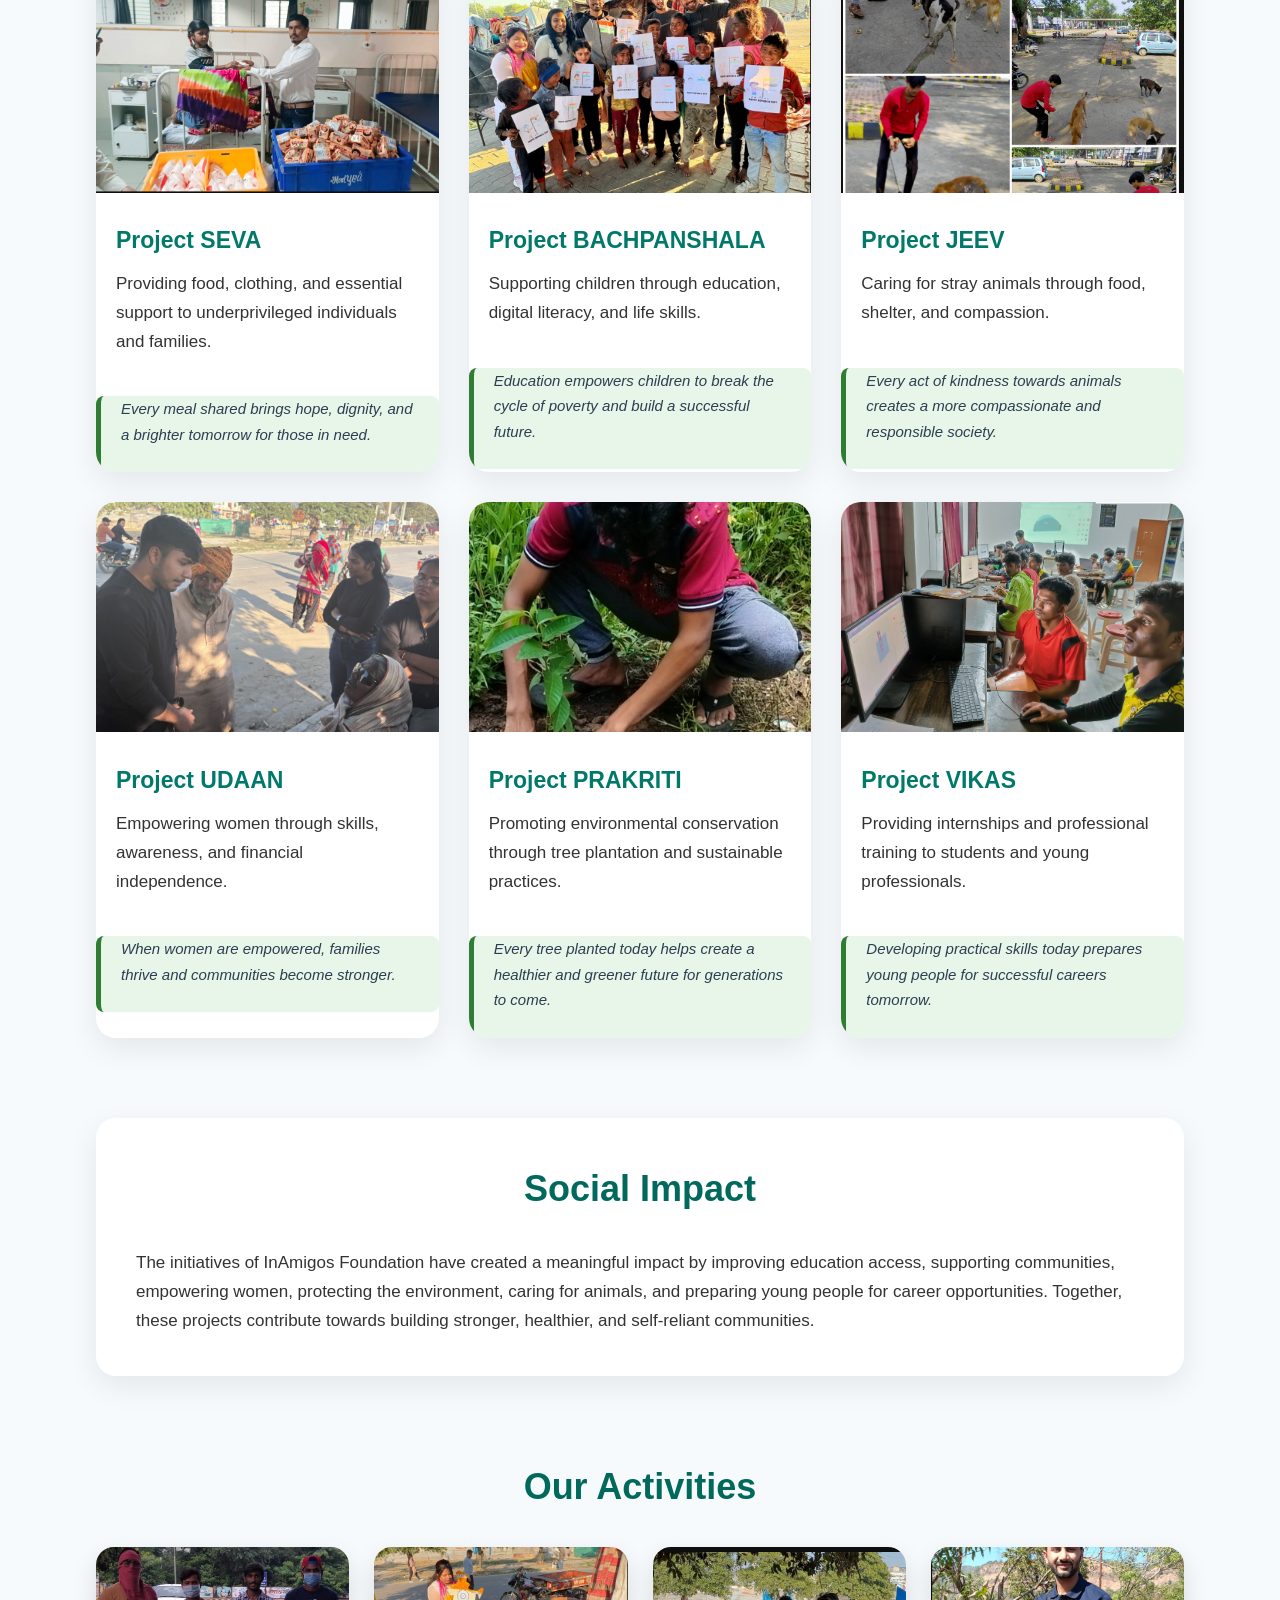
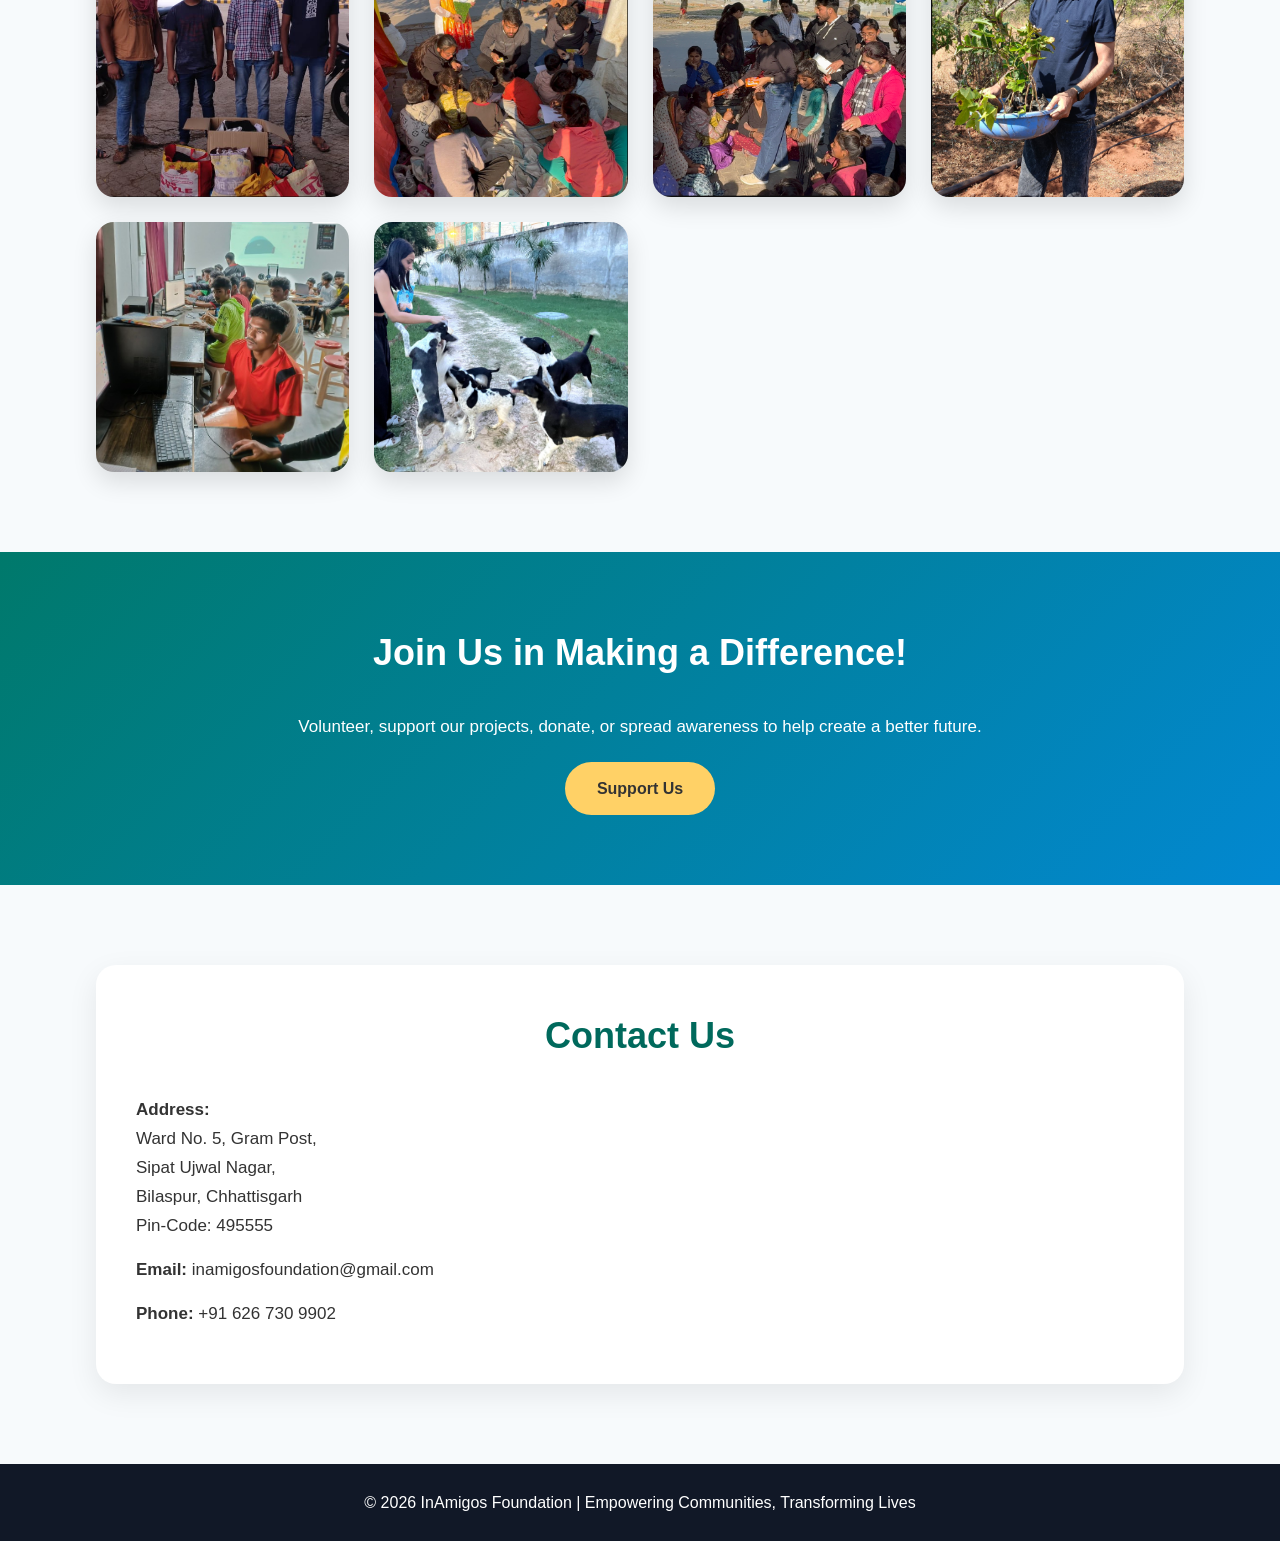
==== commit 6e9b6ec6: "Fix HTML encoding issues in index.html" ====
--- a/index.html
+++ b/index.html
@@ -232,7 +232,7 @@
 </div>
 <div class="card" onclick="openProject('vikas')">
 
-    <img src="website_images_folder/image_6.png" alt="Project VIKAS">
+    <img src="website_images_folder/image_6.jpg" alt="Project VIKAS">
 
     <h3>Project VIKAS</h3>
 
@@ -304,7 +304,7 @@
 
 <img src="website_images_folder/Image_10.png">
 
-
+<img src="website_images_folder/image_6.jpg">
 
 <img src="website_images_folder/Image_11.png">
 
